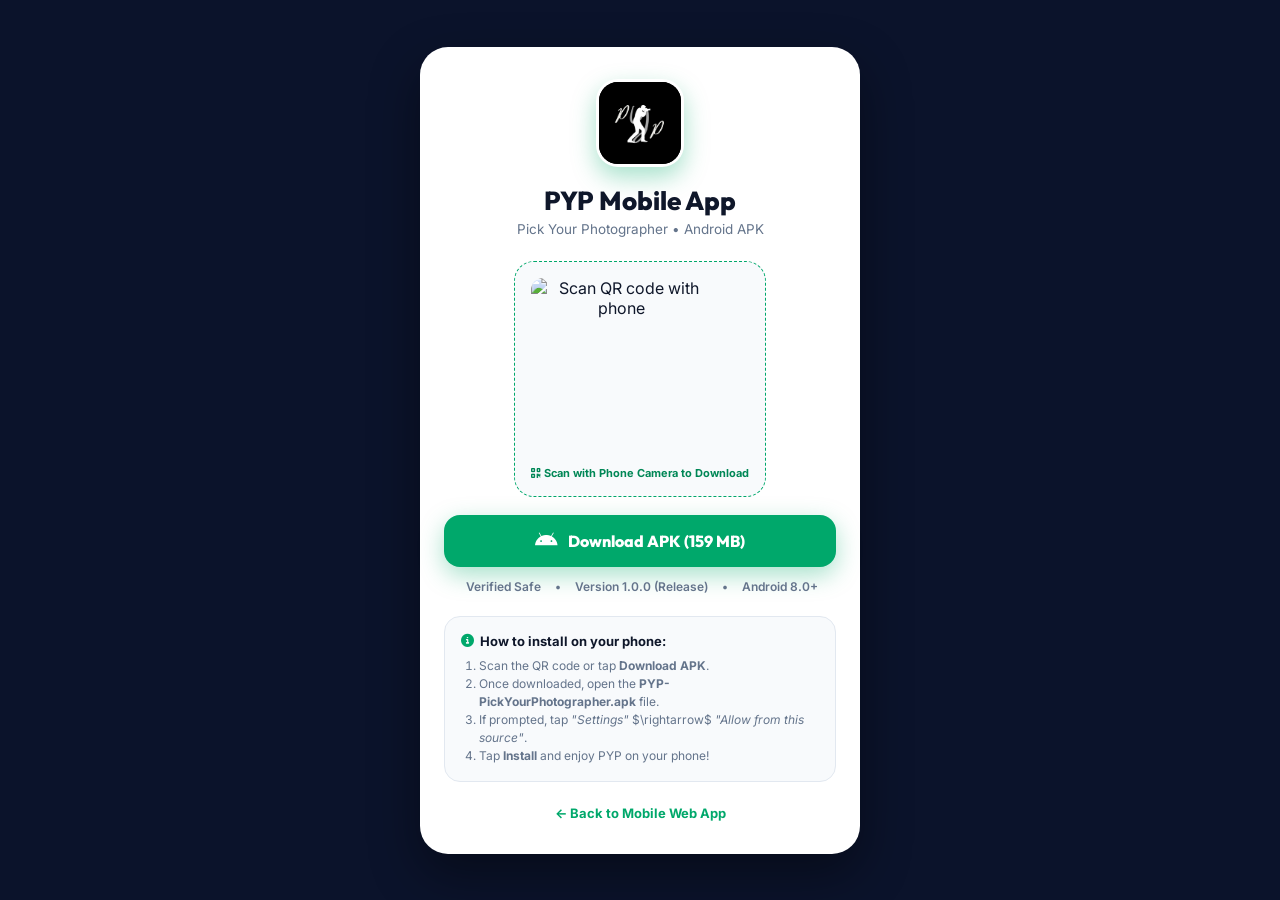
==== mobile_app/download.html @ 69fd23c9 "Add dedicated APK download landing page with QR code and in-app download links" ====
<!DOCTYPE html>
<html lang="en">
<head>
  <meta charset="UTF-8">
  <meta name="viewport" content="width=device-width, initial-scale=1.0, maximum-scale=1.0, user-scalable=no, viewport-fit=cover">
  <meta name="theme-color" content="#00A86B">
  <title>Download PYP Android App (APK)</title>
  <link rel="preconnect" href="https://fonts.googleapis.com">
  <link rel="preconnect" href="https://fonts.gstatic.com" crossorigin>
  <link href="https://fonts.googleapis.com/css2?family=Inter:wght@400;500;600;700&family=Outfit:wght@600;700;800;900&display=swap" rel="stylesheet">
  <link rel="stylesheet" href="https://cdnjs.cloudflare.com/ajax/libs/font-awesome/6.4.0/css/all.min.css">
  <style>
    :root {
      --primary: #00A86B;
      --primary-dark: #008756;
      --primary-light: #E8F8F2;
      --bg: #0B132B;
      --card-bg: #FFFFFF;
      --text-main: #0F172A;
      --text-muted: #64748B;
      --border: #E2E8F0;
    }
    * {
      box-sizing: border-box;
      margin: 0;
      padding: 0;
      font-family: 'Inter', -apple-system, BlinkMacSystemFont, sans-serif;
    }
    body {
      background: var(--bg);
      color: var(--text-main);
      min-height: 100vh;
      display: flex;
      justify-content: center;
      align-items: center;
      padding: 20px;
    }
    .download-card {
      width: 100%;
      max-width: 440px;
      background: #FFF;
      border-radius: 28px;
      padding: 32px 24px;
      box-shadow: 0 20px 50px rgba(0,0,0,0.4);
      text-align: center;
    }
    .app-logo-box {
      width: 88px;
      height: 88px;
      border-radius: 22px;
      background: #000;
      display: inline-flex;
      align-items: center;
      justify-content: center;
      overflow: hidden;
      box-shadow: 0 10px 25px rgba(0, 168, 107, 0.35);
      border: 3px solid #FFF;
    }
    .app-logo-box img {
      width: 100%;
      height: 100%;
      object-fit: cover;
    }
    h1 {
      font-family: 'Outfit', sans-serif;
      font-size: 26px;
      font-weight: 800;
      margin-top: 16px;
    }
    .tagline {
      font-size: 13.5px;
      color: var(--text-muted);
      margin-top: 4px;
    }
    .qr-container {
      background: #F8FAFC;
      border: 1.5px dashed var(--primary);
      border-radius: 20px;
      padding: 16px;
      margin: 24px 0 18px;
      display: inline-block;
    }
    .qr-img {
      width: 180px;
      height: 180px;
      border-radius: 12px;
      display: block;
    }
    .btn-download {
      background: var(--primary);
      color: #FFF;
      border: none;
      width: 100%;
      padding: 16px 20px;
      border-radius: 16px;
      font-size: 16px;
      font-weight: 800;
      font-family: 'Outfit', sans-serif;
      cursor: pointer;
      display: inline-flex;
      align-items: center;
      justify-content: center;
      gap: 10px;
      text-decoration: none;
      box-shadow: 0 8px 24px rgba(0, 168, 107, 0.35);
      transition: transform 0.2s, background 0.2s;
    }
    .btn-download:active {
      transform: scale(0.97);
      background: var(--primary-dark);
    }
    .apk-meta {
      display: flex;
      justify-content: center;
      gap: 14px;
      margin-top: 12px;
      font-size: 12px;
      color: var(--text-muted);
      font-weight: 600;
    }
    .instructions {
      background: #F8FAFC;
      border-radius: 16px;
      padding: 16px;
      text-align: left;
      margin-top: 22px;
      border: 1px solid var(--border);
    }
    .instructions h4 {
      font-size: 13px;
      font-weight: 700;
      margin-bottom: 8px;
      color: var(--text-main);
      display: flex;
      align-items: center;
      gap: 6px;
    }
    .instructions ol {
      padding-left: 18px;
      font-size: 12px;
      color: var(--text-muted);
      line-height: 1.5;
    }
  </style>
</head>
<body>

  <div class="download-card">
    <div class="app-logo-box">
      <img src="app_logo.png" alt="PYP Logo">
    </div>
    <h1>PYP Mobile App</h1>
    <p class="tagline">Pick Your Photographer • Android APK</p>

    <!-- QR Code for Instant Phone Scan -->
    <div class="qr-container">
      <img id="qr-code-img" class="qr-img" src="https://api.qrserver.com/v1/create-qr-code/?size=250x250&data=http://192.168.1.13:5000/download-apk" alt="Scan QR code with phone">
      <div style="font-size: 11px; font-weight: 700; color: var(--primary-dark); margin-top: 8px;">
        <i class="fa-solid fa-qrcode"></i> Scan with Phone Camera to Download
      </div>
    </div>

    <!-- Direct Download Button -->
    <a href="/download-apk" class="btn-download">
      <i class="fa-brands fa-android" style="font-size: 20px;"></i>
      Download APK (159 MB)
    </a>

    <div class="apk-meta">
      <span><i class="fa-solid fa-shield-check" style="color: var(--primary);"></i> Verified Safe</span>
      <span>•</span>
      <span>Version 1.0.0 (Release)</span>
      <span>•</span>
      <span>Android 8.0+</span>
    </div>

    <!-- Installation Steps -->
    <div class="instructions">
      <h4><i class="fa-solid fa-circle-info" style="color: var(--primary);"></i> How to install on your phone:</h4>
      <ol>
        <li>Scan the QR code or tap <strong>Download APK</strong>.</li>
        <li>Once downloaded, open the <strong>PYP-PickYourPhotographer.apk</strong> file.</li>
        <li>If prompted, tap <em>"Settings"</em> $\rightarrow$ <em>"Allow from this source"</em>.</li>
        <li>Tap <strong>Install</strong> and enjoy PYP on your phone!</li>
      </ol>
    </div>

    <div style="margin-top: 20px;">
      <a href="/" style="font-size: 13px; font-weight: 700; color: var(--primary); text-decoration: none;">
        ← Back to Mobile Web App
      </a>
    </div>
  </div>

  <script>
    // Auto detect current host for QR code if opened on LAN
    const host = window.location.hostname || '192.168.1.13';
    const port = window.location.port || '5000';
    const qrUrl = `https://api.qrserver.com/v1/create-qr-code/?size=250x250&data=http://${host}:${port}/download-apk`;
    const qrImg = document.getElementById('qr-code-img');
    if (qrImg) qrImg.src = qrUrl;
  </script>
</body>
</html>
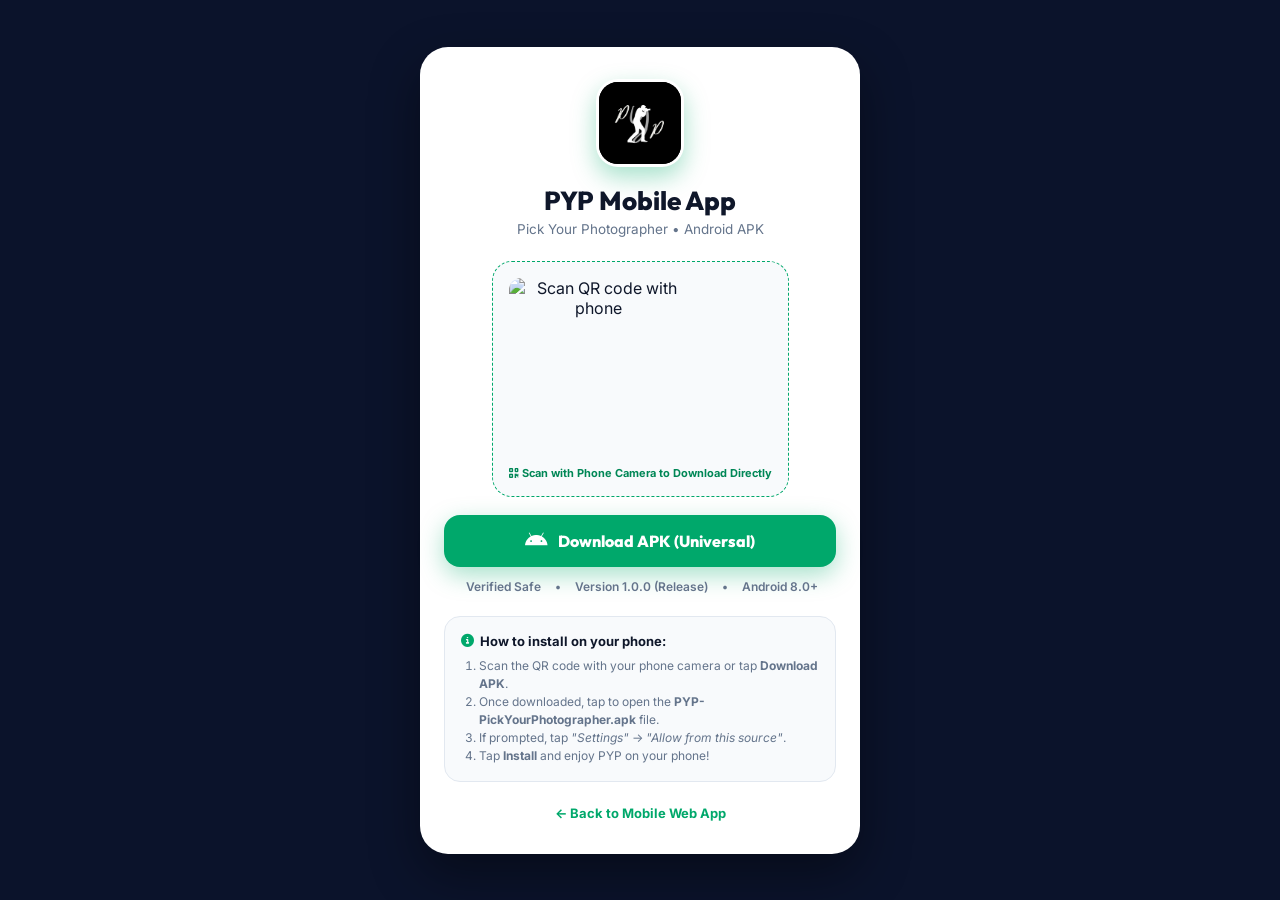
==== commit 180fc62e: "fix(android): migrate to Flutter declarative Plugin DSL and add GitHub Release APK workflow" ====
--- a/mobile_app/download.html
+++ b/mobile_app/download.html
@@ -154,16 +154,16 @@
 
     <!-- QR Code for Instant Phone Scan -->
     <div class="qr-container">
-      <img id="qr-code-img" class="qr-img" src="https://api.qrserver.com/v1/create-qr-code/?size=250x250&data=http://192.168.1.13:5000/download-apk" alt="Scan QR code with phone">
+      <img id="qr-code-img" class="qr-img" src="https://api.qrserver.com/v1/create-qr-code/?size=250x250&data=https://github.com/programmer2502/PYP/releases/download/v1.0.0/PYP-PickYourPhotographer.apk" alt="Scan QR code with phone">
       <div style="font-size: 11px; font-weight: 700; color: var(--primary-dark); margin-top: 8px;">
-        <i class="fa-solid fa-qrcode"></i> Scan with Phone Camera to Download
+        <i class="fa-solid fa-qrcode"></i> Scan with Phone Camera to Download Directly
       </div>
     </div>
 
     <!-- Direct Download Button -->
-    <a href="/download-apk" class="btn-download">
+    <a id="btn-download-link" href="https://github.com/programmer2502/PYP/releases/download/v1.0.0/PYP-PickYourPhotographer.apk" class="btn-download" target="_blank">
       <i class="fa-brands fa-android" style="font-size: 20px;"></i>
-      Download APK (159 MB)
+      Download APK (Universal)
     </a>
 
     <div class="apk-meta">
@@ -178,9 +178,9 @@
     <div class="instructions">
       <h4><i class="fa-solid fa-circle-info" style="color: var(--primary);"></i> How to install on your phone:</h4>
       <ol>
-        <li>Scan the QR code or tap <strong>Download APK</strong>.</li>
-        <li>Once downloaded, open the <strong>PYP-PickYourPhotographer.apk</strong> file.</li>
-        <li>If prompted, tap <em>"Settings"</em> $\rightarrow$ <em>"Allow from this source"</em>.</li>
+        <li>Scan the QR code with your phone camera or tap <strong>Download APK</strong>.</li>
+        <li>Once downloaded, tap to open the <strong>PYP-PickYourPhotographer.apk</strong> file.</li>
+        <li>If prompted, tap <em>"Settings"</em> &rarr; <em>"Allow from this source"</em>.</li>
         <li>Tap <strong>Install</strong> and enjoy PYP on your phone!</li>
       </ol>
     </div>
@@ -193,12 +193,12 @@
   </div>
 
   <script>
-    // Auto detect current host for QR code if opened on LAN
-    const host = window.location.hostname || '192.168.1.13';
-    const port = window.location.port || '5000';
-    const qrUrl = `https://api.qrserver.com/v1/create-qr-code/?size=250x250&data=http://${host}:${port}/download-apk`;
+    // Universal direct APK release download
+    const apkReleaseUrl = 'https://github.com/programmer2502/PYP/releases/download/v1.0.0/PYP-PickYourPhotographer.apk';
     const qrImg = document.getElementById('qr-code-img');
-    if (qrImg) qrImg.src = qrUrl;
+    if (qrImg) {
+      qrImg.src = `https://api.qrserver.com/v1/create-qr-code/?size=250x250&data=${encodeURIComponent(apkReleaseUrl)}`;
+    }
   </script>
 </body>
 </html>
